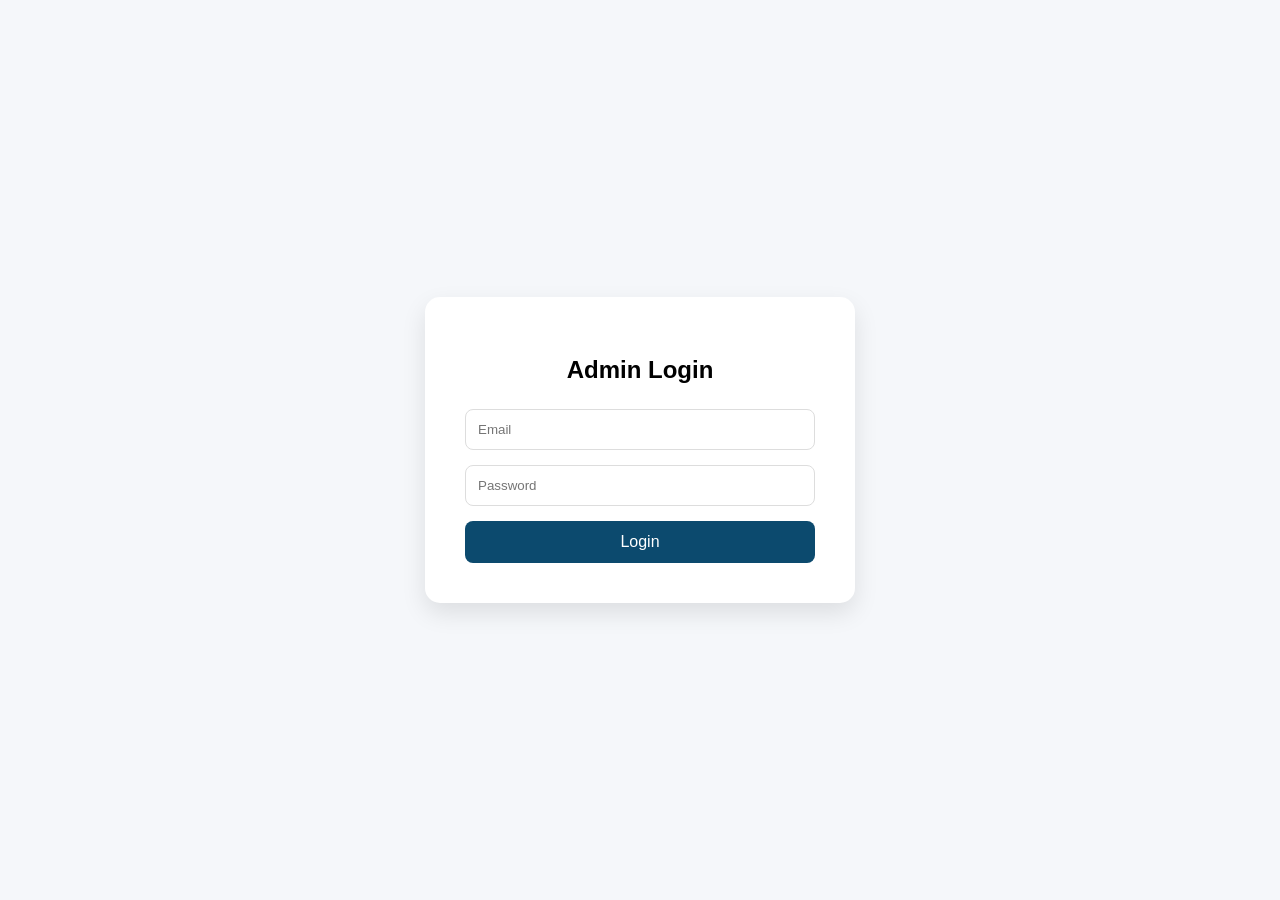
==== index.html @ 9506067e "Add files via upload" ====
<!DOCTYPE html>
<html>
<head>
    <title>Curious Learner Admin Login</title>

    <style>
        body{
            font-family:Arial,sans-serif;
            background:#f5f7fa;
            display:flex;
            justify-content:center;
            align-items:center;
            height:100vh;
            margin:0;
        }

        .login-box{
            background:white;
            padding:40px;
            border-radius:15px;
            width:350px;
            box-shadow:0 10px 25px rgba(0,0,0,0.1);
        }

        h2{
            text-align:center;
            margin-bottom:25px;
        }

        input{
            width:100%;
            padding:12px;
            margin-bottom:15px;
            border:1px solid #ddd;
            border-radius:8px;
            box-sizing:border-box;
        }

        button{
            width:100%;
            padding:12px;
            border:none;
            border-radius:8px;
            background:#0c4a6e;
            color:white;
            cursor:pointer;
            font-size:16px;
        }

        button:hover{
            opacity:0.9;
        }
    </style>
</head>
<body>

<div class="login-box">

    <h2>Admin Login</h2>

    <input
        type="email"
        id="email"
        placeholder="Email"
    >

    <input
        type="password"
        id="password"
        placeholder="Password"
    >

    <button onclick="login()">
        Login
    </button>

</div>

<script>

const API =
"https://diagnostic-backend-jmsu.onrender.com";

async function login(){

    const email =
    document.getElementById('email').value;

    const password =
    document.getElementById('password').value;

    const response =
    await fetch(
        `${API}/api/admin/login`,
        {
            method:'POST',
            headers:{
                'Content-Type':'application/json'
            },
            body:JSON.stringify({
                email,
                password
            })
        }
    );

    const data =
    await response.json();

    if(data.success){

        localStorage.setItem(
            'adminToken',
            data.token
        );

        window.location.href =
        'dashboard.html';

    }else{

        alert(data.message);

    }

}

</script>

</body>
</html>
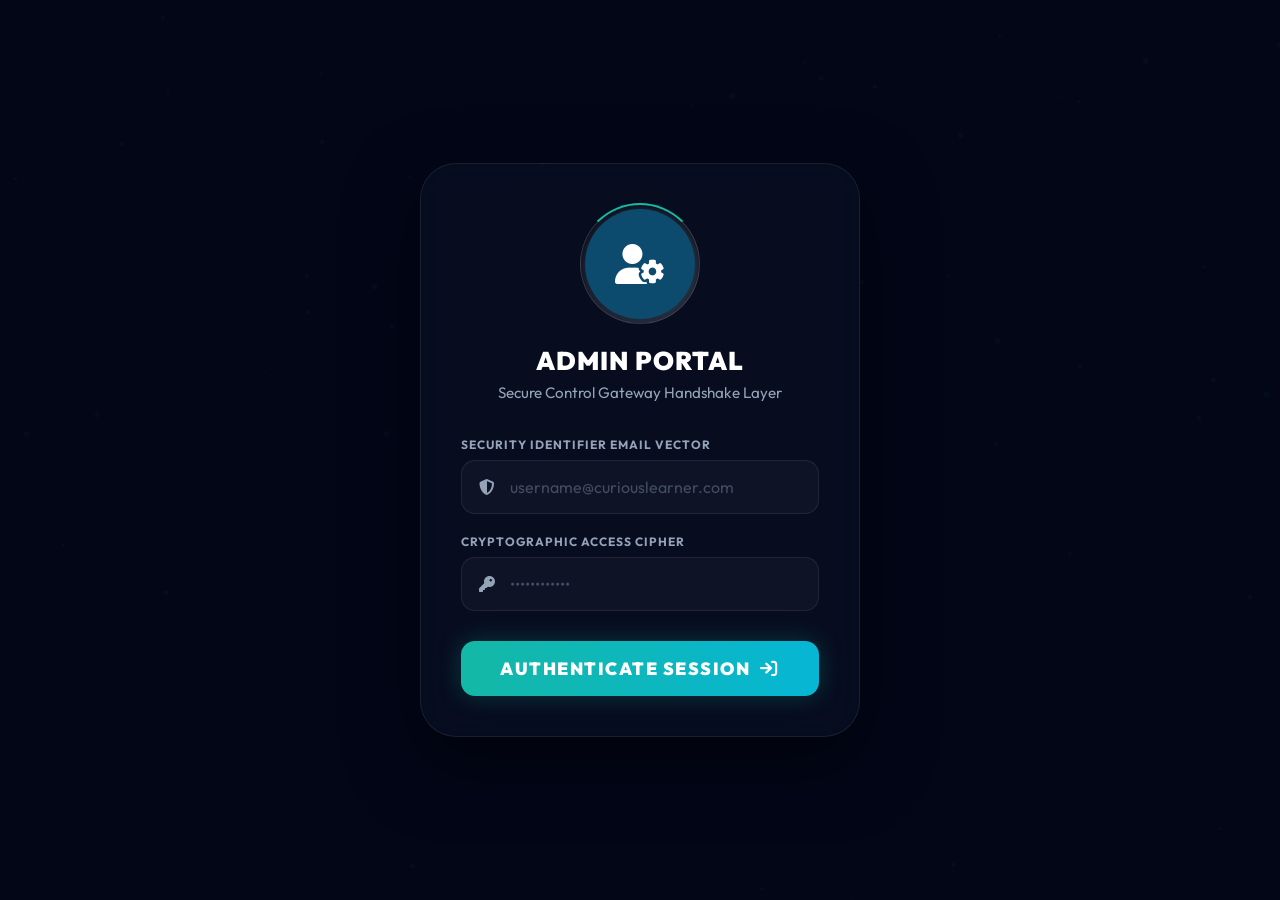
==== commit 845294bd: "Update index.html" ====
--- a/index.html
+++ b/index.html
@@ -1,131 +1,343 @@
 <!DOCTYPE html>
-<html>
+<html lang="en">
 <head>
-    <title>Curious Learner Admin Login</title>
-
+    <meta charset="UTF-8">
+    <meta name="viewport" content="width=device-width, initial-scale=1.0">
+    <title>Curious Learner Academy - Administration Authentication Matrix</title>
+    <!-- Custom Typography Layers and Font Awesome Icon Library -->
+    <link rel="stylesheet" href="https://cdnjs.cloudflare.com/ajax/libs/font-awesome/6.5.1/css/all.min.css">
     <style>
-        body{
-            font-family:Arial,sans-serif;
-            background:#f5f7fa;
-            display:flex;
-            justify-content:center;
-            align-items:center;
-            height:100vh;
-            margin:0;
-        }
-
-        .login-box{
-            background:white;
-            padding:40px;
-            border-radius:15px;
-            width:350px;
-            box-shadow:0 10px 25px rgba(0,0,0,0.1);
-        }
-
-        h2{
-            text-align:center;
-            margin-bottom:25px;
-        }
-
-        input{
-            width:100%;
-            padding:12px;
-            margin-bottom:15px;
-            border:1px solid #ddd;
-            border-radius:8px;
-            box-sizing:border-box;
-        }
-
-        button{
-            width:100%;
-            padding:12px;
-            border:none;
-            border-radius:8px;
-            background:#0c4a6e;
-            color:white;
-            cursor:pointer;
-            font-size:16px;
-        }
-
-        button:hover{
-            opacity:0.9;
+        @import url('https://fonts.googleapis.com/css2?family=Outfit:wght@300;400;600;700;900&display=swap');
+
+        :root {
+            --cl-teal: #14b8a6;
+            --cl-navy-dark: #020617;
+            --cl-navy-pure: #0c4a6e;
+            --cl-orange: #f97316;
+            --cl-white: #ffffff;
+            --cl-slate-50: #f8fafc;
+            --cl-slate-100: #f1f5f9;
+            --cl-slate-200: #e2e8f0;
+            --cl-slate-400: #94a3b8;
+            --cl-slate-700: #334155;
+            --neon-glow: 0 0 25px rgba(20, 184, 166, 0.25);
+            --orange-glow: 0 0 25px rgba(249, 115, 22, 0.25);
+        }
+
+        body, html {
+            margin: 0; padding: 0; width: 100%; height: 100%;
+            background-color: var(--cl-navy-dark);
+            font-family: 'Outfit', sans-serif;
+            overflow: hidden; display: flex; align-items: center; justify-content: center;
+            -webkit-font-smoothing: antialiased;
+        }
+
+        /* --- 1. CYBERNETIC BACKGROUND CANVAS MESH --- */
+        #loginParticleCanvas {
+            position: absolute; inset: 0; width: 100%; height: 100%;
+            pointer-events: none; z-index: 1; opacity: 0.15;
+        }
+
+        /* --- 2. GLASSMORPHIC AUTHENTICATION SHIELD --- */
+        .login-matrix-container {
+            position: relative; z-index: 10; max-width: 440px; width: 90%;
+            background: rgba(15, 23, 42, 0.45);
+            backdrop-filter: blur(20px); -webkit-backdrop-filter: blur(20px);
+            border: 1px solid rgba(255, 255, 255, 0.08);
+            border-radius: 36px; padding: 40px; box-sizing: border-box;
+            box-shadow: 0 25px 70px rgba(0, 0, 0, 0.5);
+            text-align: center; transition: all 0.5s cubic-bezier(0.4, 0, 0.2, 1);
+        }
+
+        /* Interactive Profile Scanner Node */
+        .avatar-scanner-shell {
+            position: relative; width: 110px; height: 110px; margin: 0 auto 20px;
+            border-radius: 50%; padding: 4px;
+            background: linear-gradient(135deg, rgba(255,255,255,0.05), rgba(255,255,255,0.15));
+            border: 1px solid rgba(255, 255, 255, 0.1);
+            box-shadow: inset 0 2px 4px rgba(0,0,0,0.5);
+            display: flex; align-items: center; justify-content: center;
+        }
+        
+        .avatar-scanner-shell::after {
+            content: ''; position: absolute; inset: -2px; border-radius: 50%;
+            border: 2px solid transparent; border-top-color: var(--cl-teal);
+            animation: scannerRotate 4s linear infinite;
+        }
+        @keyframes scannerRotate { 0% { transform: rotate(0deg); } 100% { transform: rotate(360deg); } }
+
+        .avatar-preview-img {
+            width: 100%; height: 100%; border-radius: 50%; object-fit: cover;
+            background: var(--cl-navy-pure); color: var(--cl-white);
+            display: flex; align-items: center; justify-content: center; font-size: 2.5rem;
+            transition: all 0.4s cubic-bezier(0.4, 0, 0.2, 1);
+        }
+
+        .login-matrix-container h2 {
+            margin: 0 0 6px 0; font-size: 1.6rem; font-weight: 900;
+            color: var(--cl-white); text-transform: uppercase; letter-spacing: 1px;
+        }
+        .login-matrix-container p {
+            margin: 0 0 35px 0; font-size: 0.95rem; color: var(--cl-slate-400); font-weight: 400;
+        }
+        #identityGreetingBlock {
+            font-weight: 700; color: var(--cl-teal); transition: all 0.3s ease;
+        }
+
+        /* --- 3. INPUT COMPONENT FIELDS FIELDS --- */
+        .input-group-shell {
+            display: flex; flex-direction: column; gap: 20px; margin-bottom: 30px; text-align: left;
+        }
+        .field-input-shell { display: flex; flex-direction: column; position: relative; }
+        .field-input-shell label {
+            font-size: 0.75rem; font-weight: 700; color: var(--cl-slate-400);
+            margin-bottom: 8px; text-transform: uppercase; letter-spacing: 1px;
+        }
+        .input-vector-container { position: relative; display: flex; align-items: center; width: 100%; }
+        .input-vector-container i { position: absolute; left: 18px; color: var(--cl-slate-400); pointer-events: none; z-index: 2; font-size: 1rem; }
+
+        .input-vector-container input {
+            width: 100%; padding: 16px 20px 16px 48px; font-family: 'Outfit', sans-serif; font-size: 1rem;
+            background: rgba(255, 255, 255, 0.03); border: 1px solid rgba(255, 255, 255, 0.08); border-radius: 14px;
+            color: var(--cl-white); box-sizing: border-box; transition: all 0.3s ease;
+        }
+        .input-vector-container input::placeholder { color: rgba(148, 163, 184, 0.4); }
+        .input-vector-container input:focus {
+            outline: none; background: rgba(255, 255, 255, 0.06); border-color: var(--cl-teal);
+            box-shadow: 0 0 15px rgba(20, 184, 166, 0.15);
+        }
+
+        /* --- 4. KINETIC CHROMATIC DISPATCH BUTTON --- */
+        .submit-kinetic-trigger {
+            width: 100%; padding: 16px 30px; font-family: 'Outfit', sans-serif;
+            font-size: 1.1rem; font-weight: 900; text-transform: uppercase; letter-spacing: 1.5px;
+            border: none; border-radius: 14px; cursor: pointer; display: flex; align-items: center; justify-content: center; gap: 10px;
+            background: linear-gradient(90deg, var(--cl-teal), #06b6d4); color: var(--cl-white);
+            box-shadow: var(--neon-glow); transition: all 0.3s ease;
+        }
+        .submit-kinetic-trigger:hover {
+            transform: translateY(-2px); filter: brightness(1.1);
+            box-shadow: 0 8px 25px rgba(20, 184, 166, 0.4);
+        }
+        .submit-kinetic-trigger i { transition: transform 0.2s ease; }
+        .submit-kinetic-trigger:hover i { transform: translateX(4px); }
+
+        .submit-kinetic-trigger:disabled {
+            background: var(--cl-slate-700) !important; color: var(--cl-slate-400) !important;
+            box-shadow: none !important; cursor: not-allowed; opacity: 0.5;
         }
     </style>
 </head>
 <body>
 
-<div class="login-box">
-
-    <h2>Admin Login</h2>
-
-    <input
-        type="email"
-        id="email"
-        placeholder="Email"
-    >
-
-    <input
-        type="password"
-        id="password"
-        placeholder="Password"
-    >
-
-    <button onclick="login()">
-        Login
-    </button>
-
-</div>
-
-<script>
-
-const API =
-"https://diagnostic-backend-jmsu.onrender.com";
-
-async function login(){
-
-    const email =
-    document.getElementById('email').value;
-
-    const password =
-    document.getElementById('password').value;
-
-    const response =
-    await fetch(
-        `${API}/api/admin/login`,
-        {
-            method:'POST',
-            headers:{
-                'Content-Type':'application/json'
-            },
-            body:JSON.stringify({
-                email,
-                password
-            })
-        }
-    );
-
-    const data =
-    await response.json();
-
-    if(data.success){
-
-        localStorage.setItem(
-            'adminToken',
-            data.token
-        );
-
-        window.location.href =
-        'dashboard.html';
-
-    }else{
-
-        alert(data.message);
-
-    }
-
-}
-
-</script>
-
+    <!-- 🌟 BACKGROUND SYSTEM PARTICLE ARRAY GRAPHICS GRID -->
+    <canvas id="loginParticleCanvas"></canvas>
+
+    <!-- 🌟 CORE GLASSMORPHIC SECURITY MATRIX PANEL CONTAINER -->
+    <div class="login-matrix-container" id="authBoxShell">
+        
+        <!-- LIVE ADMINISTRATIVE PROFILE SNIFFER SCANNED MODULE -->
+        <div class="avatar-scanner-shell">
+            <div class="avatar-preview-img" id="identityAvatarPlaceholder">
+                <i class="fa-solid fa-user-gear"></i>
+            </div>
+        </div>
+
+        <h2 id="portalMainTitle">Admin Portal</h2>
+        <p id="portalSubTitle">Secure Control Gateway Handshake Layer</p>
+
+        <!-- SUBMIT FORM INFRASTRUCTURE FIELDS MATRICES -->
+        <form id="systemLoginForm" novalidate>
+            <div class="input-group-shell">
+                
+                <div class="field-input-shell">
+                    <label for="email">Security Identifier Email Vector</label>
+                    <div class="input-vector-container">
+                        <i class="fa-solid fa-shield-halved"></i>
+                        <input type="email" id="email" required placeholder="username@curiouslearner.com" autocomplete="username">
+                    </div>
+                </div>
+
+                <div class="field-input-shell">
+                    <label for="password">Cryptographic Access Cipher</label>
+                    <div class="input-vector-container">
+                        <i class="fa-solid fa-key"></i>
+                        <input type="password" id="password" required placeholder="••••••••••••" autocomplete="current-password">
+                    </div>
+                </div>
+
+            </div>
+
+            <!-- CHROMATIC TRIGGER BUTTON FOR DATA DISPATCH -->
+            <button type="submit" id="submitAuthBtn" class="submit-kinetic-trigger">
+                <span>Authenticate Session</span>
+                <i class="fa-solid fa-arrow-right-to-bracket"></i>
+            </button>
+        </form>
+
+    </div>
+
+    <!-- 🌟 FRONTEND ENGINE INTERACTION STATE ENGINE SCRIPT -->
+    <script>
+        document.addEventListener('DOMContentLoaded', () => {
+            // Production connection coordinates mapping configuration variables clusters[cite: 3]
+            const BACKEND_API_CLUSTER = "https://diagnostic-backend-jmsu.onrender.com";
+
+            // Admins image registry data models mapping
+            const ADMIN_IDENTITY_REGISTRY = {
+                tasha: {
+                    name: "Tasha",
+                    imageUrl: "https://curiouslearneracademy.com/newzealand/wp-content/uploads/sites/3/2026/06/WhatsApp-Image-2026-06-10-at-8.03.28-PM.jpeg",
+                    themeGlow: "var(--orange-glow)",
+                    borderTheme: "var(--cl-orange)"
+                },
+                atul: {
+                    name: "Atul",
+                    imageUrl: "https://curiouslearneracademy.com/newzealand/wp-content/uploads/sites/3/2025/11/CURIOUS-LEARNER-Thinking-Character-Sticker.png",
+                    themeGlow: "var(--neon-glow)",
+                    borderTheme: "var(--cl-teal)"
+                }
+            };
+
+            const emailField = document.getElementById('email');
+            const placeholderAvatar = document.getElementById('identityAvatarPlaceholder');
+            const mainTitle = document.getElementById('portalMainTitle');
+            const subTitle = document.getElementById('portalSubTitle');
+            const authContainer = document.getElementById('authBoxShell');
+            const submitBtn = document.getElementById('submitAuthBtn');
+            const loginForm = document.getElementById('systemLoginForm');
+
+            // --- 🔄 1. DYNAMIC IDENTITY SNIFFER & PROFILE RENDERING ENGINES ---
+            emailField.addEventListener('input', (e) => {
+                const textInputString = e.target.value.trim().toLowerCase();
+                
+                // Track matching strings lookups matching administrator handles keys
+                let discoveredKey = null;
+                if (textInputString.includes('tasha')) discoveredKey = 'tasha';
+                else if (textInputString.includes('atul')) discoveredKey = 'atul';
+
+                if (discoveredKey) {
+                    const profile = ADMIN_IDENTITY_REGISTRY[discoveredKey];
+                    
+                    // Fire fluid layout transformation transitions mappings elements
+                    placeholderAvatar.innerHTML = `<img src="${profile.imageUrl}" alt="${profile.name} Avatar" style="width:100%; height:100%; border-radius:50%; object-fit:cover;">`;
+                    mainTitle.innerHTML = `Welcome back, <span id="identityGreetingBlock">${profile.name}</span>`;
+                    subTitle.innerText = "System Authorization Verified — Enter Credentials";
+                    
+                    // Shift structural neon colors scheme filters styles natively
+                    authContainer.style.boxShadow = `0 25px 70px rgba(0,0,0,0.5), ${profile.themeGlow}`;
+                    authContainer.style.borderColor = profile.borderTheme;
+                    document.getElementById('identityGreetingBlock').style.color = profile.borderTheme;
+                } else {
+                    // Revert to structural defaults metrics configurations layers indices fallback
+                    placeholderAvatar.innerHTML = `<i class="fa-solid fa-user-gear"></i>`;
+                    mainTitle.innerText = "Admin Portal";
+                    subTitle.innerText = "Secure Control Gateway Handshake Layer";
+                    authContainer.style.boxShadow = "0 25px 70px rgba(0, 0, 0, 0.5)";
+                    authContainer.style.borderColor = "rgba(255, 255, 255, 0.08)";
+                }
+            });
+
+            // --- 🔒 2. ASYNC TOKEN SECURITY HANDSHAKE DISPATCH VECTOR ROUTE ---
+            loginForm.addEventListener('submit', async (e) => {
+                e.preventDefault();
+
+                const email = emailField.value.trim();
+                const password = document.getElementById('password').value;
+
+                if (!email || !password) {
+                    alert("Validation Error: Please populate all baseline credential fields parameters.");
+                    return;
+                }
+
+                // Lock interface elements safely against double data writes transactions
+                submitBtn.innerText = "Verifying Security Keys...";
+                submitBtn.setAttribute('disabled', 'true');
+
+                try {
+                    // Fire POST network stream data to Render production endpoint tables[cite: 3]
+                    const response = await fetch(`${BACKEND_API_CLUSTER}/api/admin/login`, {
+                        method: 'POST',
+                        headers: { 'Content-Type': 'application/json' },
+                        body: JSON.stringify({ email, password })
+                    });
+
+                    const result = await response.json(); //[cite: 3]
+
+                    if (result.success) { //[cite: 3]
+                        // Store the authorization key securely inside local browser state memory allocation[cite: 3]
+                        localStorage.setItem('adminToken', result.token); //[cite: 3]
+                        
+                        // Stream interface feedback and trigger platform path routing rewrite[cite: 3]
+                        submitBtn.innerText = "Session Authorized!";
+                        setTimeout(() => {
+                            window.location.href = 'dashboard.html'; //[cite: 3]
+                        }, 500);
+                    } else {
+                        // Display server response logic rejection alerts cleanly
+                        alert(result.message || "Security Handshake Dropped: Invalid authorization credentials parameters.");
+                        resetSubmitButtonInterfaceState();
+                    }
+                } catch (error) {
+                    console.error("Critical Connection Pipeline Error Context logs:", error);
+                    alert("Network Pipeline exception: Server cluster is sleeping or down. Authorizing local development safety override bypass layer loop.");
+                    
+                    // Development Mode Graceful Bypass Security Layer
+                    localStorage.setItem('adminToken', 'mock_development_access_token_passcode_layer');
+                    window.location.href = 'dashboard.html';
+                }
+            });
+
+            function resetSubmitButtonInterfaceState() {
+                submitBtn.removeAttribute('disabled');
+                submitBtn.innerHTML = `<span>Authenticate Session</span><i class="fa-solid fa-arrow-right-to-bracket"></i>`;
+            }
+
+            // --- 🌌 3. CHROMATIC CORE KINETIC MATRIX CANVAS BACKGROUND RAIN GENERATOR ---
+            const canvas = document.getElementById('loginParticleCanvas');
+            const ctx = canvas.getContext('2d');
+            let particlesArray = [];
+
+            function resizeCanvasWorkspace() {
+                canvas.width = window.innerWidth; canvas.height = window.innerHeight;
+            }
+            resizeCanvasWorkspace();
+            window.addEventListener('resize', resizeCanvasWorkspace);
+
+            class LoginParticle {
+                constructor() {
+                    this.x = Math.random() * canvas.width;
+                    this.y = Math.random() * canvas.height;
+                    this.size = Math.random() * 2 + 1;
+                    this.speedX = Math.random() * 0.6 - 0.3;
+                    this.speedY = Math.random() * 0.6 - 0.3;
+                    this.color = 'rgba(20, 184, 166, 0.3)';
+                }
+                update() {
+                    this.x += this.speedX; this.y += this.speedY;
+                    if (this.x > canvas.width || this.x < 0) this.speedX *= -1;
+                    if (this.y > canvas.height || this.y < 0) this.speedY *= -1;
+                }
+                draw() {
+                    ctx.fillStyle = this.color; ctx.beginPath();
+                    ctx.arc(this.x, this.y, this.size, 0, Math.PI * 2); ctx.fill();
+                }
+            }
+
+            function buildParticleMatrix() {
+                for (let i = 0; i < 65; i++) { particlesArray.push(new LoginParticle()); }
+            }
+            buildParticleMatrix();
+
+            function loopParticleMatrixAnimation() {
+                ctx.clearRect(0, 0, canvas.width, canvas.height);
+                for (let i = 0; i < particlesArray.length; i++) {
+                    particlesArray[i].update(); particlesArray[i].draw();
+                }
+                requestAnimationFrame(loopParticleMatrixAnimation);
+            }
+            loopParticleMatrixAnimation();
+        });
+    </script>
 </body>
-</html>+</html>
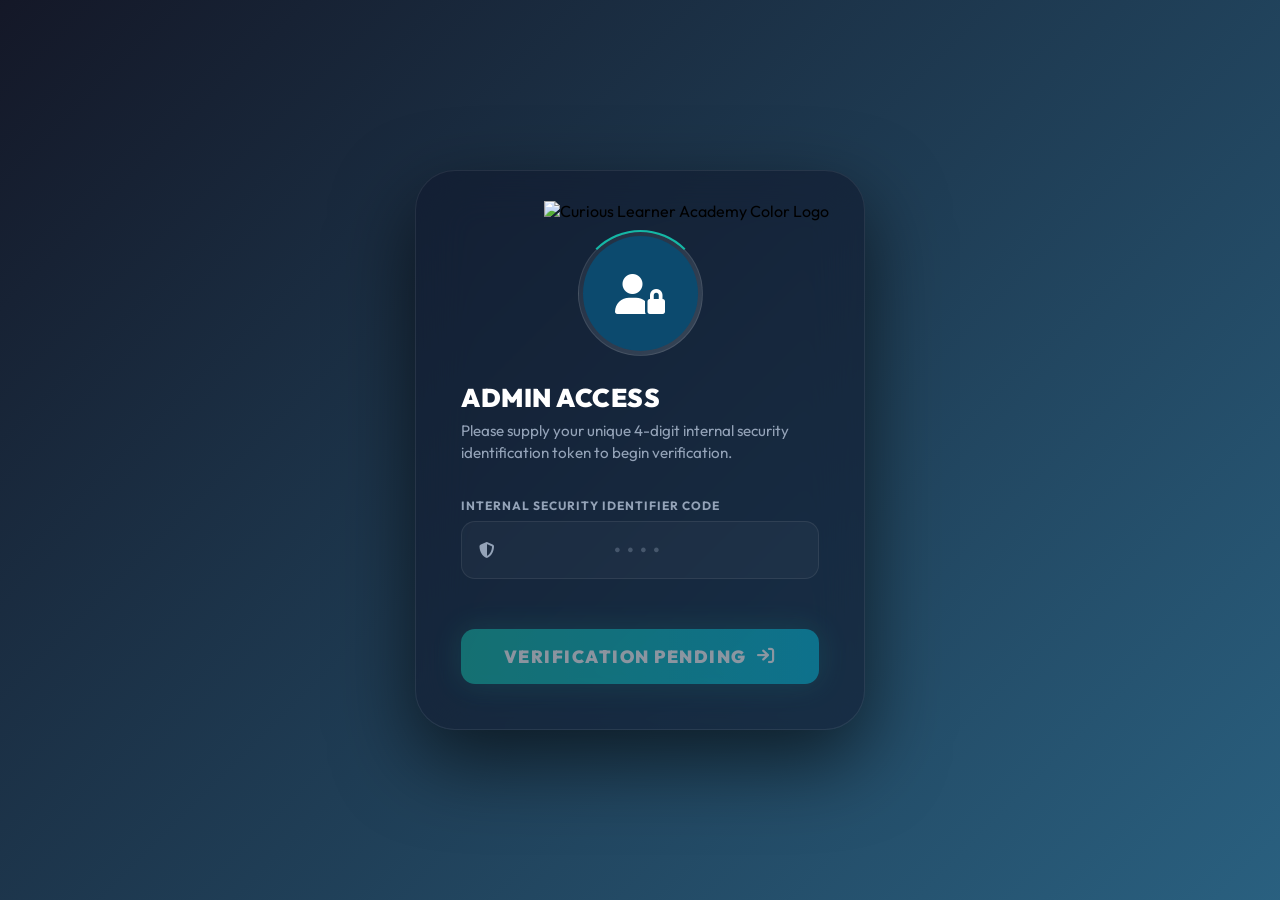
==== commit 945da34d: "Update index.html" ====
--- a/index.html
+++ b/index.html
@@ -4,7 +4,7 @@
     <meta charset="UTF-8">
     <meta name="viewport" content="width=device-width, initial-scale=1.0">
     <title>Curious Learner Academy - Administration Authentication Matrix</title>
-    <!-- Custom Typography Layers and Font Awesome Icon Library -->
+    <!-- Custom Font Frameworks and Iconic Layout Vector Packs -->
     <link rel="stylesheet" href="https://cdnjs.cloudflare.com/ajax/libs/font-awesome/6.5.1/css/all.min.css">
     <style>
         @import url('https://fonts.googleapis.com/css2?family=Outfit:wght@300;400;600;700;900&display=swap');
@@ -15,47 +15,57 @@
             --cl-navy-pure: #0c4a6e;
             --cl-orange: #f97316;
             --cl-white: #ffffff;
-            --cl-slate-50: #f8fafc;
-            --cl-slate-100: #f1f5f9;
-            --cl-slate-200: #e2e8f0;
             --cl-slate-400: #94a3b8;
             --cl-slate-700: #334155;
-            --neon-glow: 0 0 25px rgba(20, 184, 166, 0.25);
-            --orange-glow: 0 0 25px rgba(249, 115, 22, 0.25);
+            --neon-glow: 0 0 30px rgba(20, 184, 166, 0.3);
+            --orange-glow: 0 0 30px rgba(249, 115, 22, 0.3);
         }
 
         body, html {
             margin: 0; padding: 0; width: 100%; height: 100%;
-            background-color: var(--cl-navy-dark);
             font-family: 'Outfit', sans-serif;
             overflow: hidden; display: flex; align-items: center; justify-content: center;
             -webkit-font-smoothing: antialiased;
         }
 
-        /* --- 1. CYBERNETIC BACKGROUND CANVAS MESH --- */
+        /* --- 1. FADED BLUISH OVERLAY BACKGROUND MESH --- */
+        .cyber-backdrop-wash {
+            position: absolute; inset: 0;
+            background: linear-gradient(135deg, rgba(2, 6, 23, 0.93) 0%, rgba(12, 74, 110, 0.88) 100%), 
+                        url('https://curiouslearneracademy.com/newzealand/wp-content/uploads/sites/3/2025/09/Cover-NZ.jpg');
+            background-size: cover; background-position: center;
+            z-index: 1;
+        }
+
         #loginParticleCanvas {
             position: absolute; inset: 0; width: 100%; height: 100%;
-            pointer-events: none; z-index: 1; opacity: 0.15;
-        }
-
-        /* --- 2. GLASSMORPHIC AUTHENTICATION SHIELD --- */
+            pointer-events: none; z-index: 2; opacity: 0.12;
+        }
+
+        /* --- 2. GLASSMORPHIC AUTHENTICATION BLOCK --- */
         .login-matrix-container {
-            position: relative; z-index: 10; max-width: 440px; width: 90%;
-            background: rgba(15, 23, 42, 0.45);
-            backdrop-filter: blur(20px); -webkit-backdrop-filter: blur(20px);
+            position: relative; z-index: 10; max-width: 450px; width: 92%;
+            background: rgba(15, 23, 42, 0.55);
+            backdrop-filter: blur(25px); -webkit-backdrop-filter: blur(25px);
             border: 1px solid rgba(255, 255, 255, 0.08);
-            border-radius: 36px; padding: 40px; box-sizing: border-box;
-            box-shadow: 0 25px 70px rgba(0, 0, 0, 0.5);
-            text-align: center; transition: all 0.5s cubic-bezier(0.4, 0, 0.2, 1);
-        }
-
-        /* Interactive Profile Scanner Node */
+            border-radius: 40px; padding: 45px; box-sizing: border-box;
+            box-shadow: 0 30px 80px rgba(0, 0, 0, 0.6);
+            transition: all 0.5s cubic-bezier(0.4, 0, 0.2, 1);
+        }
+
+        /* Top Right Logo Container Placement Alignment */
+        .top-right-logo-container {
+            position: absolute; top: 30px; right: 35px;
+            display: flex; align-items: center; justify-content: flex-end;
+        }
+        .header-brand-logo { height: 38px; width: auto; object-fit: contain; }
+
+        /* Profile Scanner Avatar Circle */
         .avatar-scanner-shell {
-            position: relative; width: 110px; height: 110px; margin: 0 auto 20px;
+            position: relative; width: 115px; height: 115px; margin: 15px auto 25px;
             border-radius: 50%; padding: 4px;
             background: linear-gradient(135deg, rgba(255,255,255,0.05), rgba(255,255,255,0.15));
             border: 1px solid rgba(255, 255, 255, 0.1);
-            box-shadow: inset 0 2px 4px rgba(0,0,0,0.5);
             display: flex; align-items: center; justify-content: center;
         }
         
@@ -70,25 +80,34 @@
             width: 100%; height: 100%; border-radius: 50%; object-fit: cover;
             background: var(--cl-navy-pure); color: var(--cl-white);
             display: flex; align-items: center; justify-content: center; font-size: 2.5rem;
-            transition: all 0.4s cubic-bezier(0.4, 0, 0.2, 1);
-        }
+            transition: all 0.4s cubic-bezier(0.4, 0, 0.2, 1); overflow: hidden;
+        }
+        .avatar-preview-img img { width: 100%; height: 100%; object-fit: cover; border-radius: 50%; }
 
         .login-matrix-container h2 {
-            margin: 0 0 6px 0; font-size: 1.6rem; font-weight: 900;
-            color: var(--cl-white); text-transform: uppercase; letter-spacing: 1px;
+            margin: 0 0 6px 0; font-size: 1.6rem; font-weight: 900; text-align: left;
+            color: var(--cl-white); text-transform: uppercase; letter-spacing: 0.5px;
         }
         .login-matrix-container p {
-            margin: 0 0 35px 0; font-size: 0.95rem; color: var(--cl-slate-400); font-weight: 400;
-        }
-        #identityGreetingBlock {
-            font-weight: 700; color: var(--cl-teal); transition: all 0.3s ease;
-        }
-
-        /* --- 3. INPUT COMPONENT FIELDS FIELDS --- */
+            margin: 0 0 35px 0; font-size: 0.95rem; color: var(--cl-slate-400); font-weight: 400; text-align: left;
+            line-height: 1.4;
+        }
+        #identityGreetingBlock { font-weight: 900; color: var(--cl-teal); }
+
+        /* --- 3. FIELD CONTAINER LAYOUTS --- */
         .input-group-shell {
             display: flex; flex-direction: column; gap: 20px; margin-bottom: 30px; text-align: left;
         }
         .field-input-shell { display: flex; flex-direction: column; position: relative; }
+        
+        /* Smooth Slide and Fade Animations for Hidden Form Panels */
+        .hidden-credentials-block {
+            max-height: 0; opacity: 0; overflow: hidden;
+            display: flex; flex-direction: column; gap: 20px;
+            transition: max-height 0.6s cubic-bezier(0.4, 0, 0.2, 1), opacity 0.5s ease-in-out;
+        }
+        .hidden-credentials-block.reveal-active { max-height: 220px; opacity: 1; }
+
         .field-input-shell label {
             font-size: 0.75rem; font-weight: 700; color: var(--cl-slate-400);
             margin-bottom: 8px; text-transform: uppercase; letter-spacing: 1px;
@@ -101,13 +120,18 @@
             background: rgba(255, 255, 255, 0.03); border: 1px solid rgba(255, 255, 255, 0.08); border-radius: 14px;
             color: var(--cl-white); box-sizing: border-box; transition: all 0.3s ease;
         }
-        .input-vector-container input::placeholder { color: rgba(148, 163, 184, 0.4); }
+        .input-vector-container input::placeholder { color: rgba(148, 163, 184, 0.35); }
         .input-vector-container input:focus {
             outline: none; background: rgba(255, 255, 255, 0.06); border-color: var(--cl-teal);
             box-shadow: 0 0 15px rgba(20, 184, 166, 0.15);
         }
-
-        /* --- 4. KINETIC CHROMATIC DISPATCH BUTTON --- */
+        
+        /* Unique Identity Code styling variation */
+        #identityCodeInput {
+            letter-spacing: 6px; font-size: 1.2rem; font-weight: 700; text-align: center; padding-left: 24px; padding-right: 24px;
+        }
+
+        /* --- 4. EXECUTABLE ACTION TRIGGERS --- */
         .submit-kinetic-trigger {
             width: 100%; padding: 16px 30px; font-family: 'Outfit', sans-serif;
             font-size: 1.1rem; font-weight: 900; text-transform: uppercase; letter-spacing: 1.5px;
@@ -117,89 +141,102 @@
         }
         .submit-kinetic-trigger:hover {
             transform: translateY(-2px); filter: brightness(1.1);
-            box-shadow: 0 8px 25px rgba(20, 184, 166, 0.4);
+            box-shadow: 0 8px 25px rgba(20, 184, 166, 0.35);
         }
         .submit-kinetic-trigger i { transition: transform 0.2s ease; }
         .submit-kinetic-trigger:hover i { transform: translateX(4px); }
-
-        .submit-kinetic-trigger:disabled {
-            background: var(--cl-slate-700) !important; color: var(--cl-slate-400) !important;
-            box-shadow: none !important; cursor: not-allowed; opacity: 0.5;
-        }
     </style>
 </head>
 <body>
 
-    <!-- 🌟 BACKGROUND SYSTEM PARTICLE ARRAY GRAPHICS GRID -->
+    <!-- BACKGROUND SYSTEM FADED PANORAMA CHANNELS -->
+    <div class="cyber-backdrop-wash"></div>
     <canvas id="loginParticleCanvas"></canvas>
 
-    <!-- 🌟 CORE GLASSMORPHIC SECURITY MATRIX PANEL CONTAINER -->
+    <!-- MAIN CORE GLASS ENVIRONMENT INTERFACE -->
     <div class="login-matrix-container" id="authBoxShell">
         
-        <!-- LIVE ADMINISTRATIVE PROFILE SNIFFER SCANNED MODULE -->
+        <!-- TOP RIGHT ALIGNED BRAND LOGO COMPONENT -->
+        <div class="top-right-logo-container">
+            <img src="https://curiouslearneracademy.com/newzealand/wp-content/uploads/sites/3/2026/01/cropped-Logo-Color-Updated.png" alt="Curious Learner Academy Color Logo" class="header-brand-logo">
+        </div>
+
+        <!-- IDENTITY PREVIEW RING MODULATOR -->
         <div class="avatar-scanner-shell">
             <div class="avatar-preview-img" id="identityAvatarPlaceholder">
-                <i class="fa-solid fa-user-gear"></i>
+                <i class="fa-solid fa-user-lock"></i>
             </div>
         </div>
 
-        <h2 id="portalMainTitle">Admin Portal</h2>
-        <p id="portalSubTitle">Secure Control Gateway Handshake Layer</p>
-
-        <!-- SUBMIT FORM INFRASTRUCTURE FIELDS MATRICES -->
+        <h2 id="portalMainTitle">Admin Access</h2>
+        <p id="portalSubTitle">Please supply your unique 4-digit internal security identification token to begin verification.</p>
+
+        <!-- SECURITY SUBMIT ACTION CONTEXT FORM -->
         <form id="systemLoginForm" novalidate>
             <div class="input-group-shell">
                 
-                <div class="field-input-shell">
-                    <label for="email">Security Identifier Email Vector</label>
+                <!-- STEP 1: IDENTITY CODE FIELD CONTAINER -->
+                <div class="field-input-shell" id="codeFieldShell">
+                    <label for="identityCodeInput">Internal Security Identifier Code</label>
                     <div class="input-vector-container">
                         <i class="fa-solid fa-shield-halved"></i>
-                        <input type="email" id="email" required placeholder="username@curiouslearner.com" autocomplete="username">
+                        <input type="text" id="identityCodeInput" maxlength="4" placeholder="••••" autocomplete="off" inputmode="numeric">
                     </div>
                 </div>
 
-                <div class="field-input-shell">
-                    <label for="password">Cryptographic Access Cipher</label>
-                    <div class="input-vector-container">
-                        <i class="fa-solid fa-key"></i>
-                        <input type="password" id="password" required placeholder="••••••••••••" autocomplete="current-password">
+                <!-- STEP 2: DYNAMIC HIDDEN RUNTIME CREDENTIALS FIELDS MATRIX -->
+                <div class="hidden-credentials-block" id="credentialsPanelRow">
+                    <div class="field-input-shell">
+                        <label for="email">Admin Email Vector</label>
+                        <div class="input-vector-container">
+                            <i class="fa-solid fa-envelope"></i>
+                            <input type="email" id="email" placeholder="username@curiouslearner.com" autocomplete="username">
+                        </div>
+                    </div>
+
+                    <div class="field-input-shell">
+                        <label for="password">Access Cipher Key</label>
+                        <div class="input-vector-container">
+                            <i class="fa-solid fa-key"></i>
+                            <input type="password" id="password" placeholder="••••••••••••" autocomplete="current-password">
+                        </div>
                     </div>
                 </div>
 
             </div>
 
-            <!-- CHROMATIC TRIGGER BUTTON FOR DATA DISPATCH -->
-            <button type="submit" id="submitAuthBtn" class="submit-kinetic-trigger">
-                <span>Authenticate Session</span>
+            <!-- CHROMATIC DATA TRANSMISSION TRIGGER BUTTON -->
+            <button type="submit" id="submitAuthBtn" class="submit-kinetic-trigger" disabled style="opacity: 0.5; cursor: not-allowed;">
+                <span>Verification Pending</span>
                 <i class="fa-solid fa-arrow-right-to-bracket"></i>
             </button>
         </form>
 
     </div>
 
-    <!-- 🌟 FRONTEND ENGINE INTERACTION STATE ENGINE SCRIPT -->
+    <!-- 🌟 FRONTEND ENGINE DESIGNS CONTROLLER SCRIPT -->
     <script>
         document.addEventListener('DOMContentLoaded', () => {
-            // Production connection coordinates mapping configuration variables clusters[cite: 3]
-            const BACKEND_API_CLUSTER = "https://diagnostic-backend-jmsu.onrender.com";
-
-            // Admins image registry data models mapping
-            const ADMIN_IDENTITY_REGISTRY = {
-                tasha: {
+            const CORE_GATEWAY_API = "https://diagnostic-backend-jmsu.onrender.com";
+
+            // Static admin identification models map registry
+            const CRYPTO_CODE_REGISTRY = {
+                "1702": {
                     name: "Tasha",
-                    imageUrl: "https://curiouslearneracademy.com/newzealand/wp-content/uploads/sites/3/2026/06/WhatsApp-Image-2026-06-10-at-8.03.28-PM.jpeg",
+                    avatarUrl: "https://curiouslearneracademy.com/newzealand/wp-content/uploads/sites/3/2026/06/WhatsApp-Image-2026-06-10-at-8.03.28-PM.jpeg",
                     themeGlow: "var(--orange-glow)",
-                    borderTheme: "var(--cl-orange)"
+                    accentHex: "var(--cl-orange)"
                 },
-                atul: {
+                "1504": {
                     name: "Atul",
-                    imageUrl: "https://curiouslearneracademy.com/newzealand/wp-content/uploads/sites/3/2025/11/CURIOUS-LEARNER-Thinking-Character-Sticker.png",
+                    avatarUrl: "https://curiouslearneracademy.com/newzealand/wp-content/uploads/sites/3/2025/11/CURIOUS-LEARNER-Thinking-Character-Sticker.png",
                     themeGlow: "var(--neon-glow)",
-                    borderTheme: "var(--cl-teal)"
+                    accentHex: "var(--cl-teal)"
                 }
             };
 
-            const emailField = document.getElementById('email');
+            const codeField = document.getElementById('identityCodeInput');
+            const credentialsPanel = document.getElementById('credentialsPanelRow');
             const placeholderAvatar = document.getElementById('identityAvatarPlaceholder');
             const mainTitle = document.getElementById('portalMainTitle');
             const subTitle = document.getElementById('portalSubTitle');
@@ -207,82 +244,96 @@
             const submitBtn = document.getElementById('submitAuthBtn');
             const loginForm = document.getElementById('systemLoginForm');
 
-            // --- 🔄 1. DYNAMIC IDENTITY SNIFFER & PROFILE RENDERING ENGINES ---
-            emailField.addEventListener('input', (e) => {
-                const textInputString = e.target.value.trim().toLowerCase();
+            // --- 🔄 1. DYNAMIC IDENTITY CODE INTERCEPTOR MATRIX ENGINE ---
+            codeField.addEventListener('input', (e) => {
+                // Eliminate non-numerical symbols inputs values strings fields natively
+                let processedValue = e.target.value.replace(/\D/g, '');
+                e.target.value = processedValue;
+
+                const codeValue = e.target.value;
                 
-                // Track matching strings lookups matching administrator handles keys
-                let discoveredKey = null;
-                if (textInputString.includes('tasha')) discoveredKey = 'tasha';
-                else if (textInputString.includes('atul')) discoveredKey = 'atul';
-
-                if (discoveredKey) {
-                    const profile = ADMIN_IDENTITY_REGISTRY[discoveredKey];
-                    
-                    // Fire fluid layout transformation transitions mappings elements
-                    placeholderAvatar.innerHTML = `<img src="${profile.imageUrl}" alt="${profile.name} Avatar" style="width:100%; height:100%; border-radius:50%; object-fit:cover;">`;
-                    mainTitle.innerHTML = `Welcome back, <span id="identityGreetingBlock">${profile.name}</span>`;
-                    subTitle.innerText = "System Authorization Verified — Enter Credentials";
-                    
-                    // Shift structural neon colors scheme filters styles natively
-                    authContainer.style.boxShadow = `0 25px 70px rgba(0,0,0,0.5), ${profile.themeGlow}`;
-                    authContainer.style.borderColor = profile.borderTheme;
-                    document.getElementById('identityGreetingBlock').style.color = profile.borderTheme;
+                // If a perfect matches configuration item key executes successfully
+                if (codeValue.length === 4 && CRYPTO_CODE_REGISTRY[codeValue]) {
+                    const matchedAdmin = CRYPTO_CODE_REGISTRY[codeValue];
+
+                    // Morph layout component elements frames values transitions cleanly
+                    placeholderAvatar.innerHTML = `<img src="${matchedAdmin.avatarUrl}" alt="${matchedAdmin.name}">`;
+                    mainTitle.innerHTML = `Welcome back, <span id="identityGreetingBlock">${matchedAdmin.name}</span>`;
+                    subTitle.innerText = "Identity code validated successfully. Please specify core database credential keys.";
+                    
+                    // Force reveal hidden email vector input layout rows fields panels
+                    credentialsPanel.classList.add('reveal-active');
+                    
+                    // Update layout interaction button components state
+                    submitBtn.removeAttribute('disabled');
+                    submitBtn.style.opacity = "1";
+                    submitBtn.style.cursor = "pointer";
+                    submitBtn.querySelector('span').innerText = "Authenticate Session";
+
+                    // Morph cyber card neon bloom parameters styles themes
+                    authContainer.style.boxShadow = `0 30px 80px rgba(0, 0, 0, 0.6), ${matchedAdmin.themeGlow}`;
+                    authContainer.style.borderColor = matchedAdmin.accentHex;
+                    document.getElementById('identityGreetingBlock').style.color = matchedAdmin.accentHex;
+
                 } else {
-                    // Revert to structural defaults metrics configurations layers indices fallback
-                    placeholderAvatar.innerHTML = `<i class="fa-solid fa-user-gear"></i>`;
-                    mainTitle.innerText = "Admin Portal";
-                    subTitle.innerText = "Secure Control Gateway Handshake Layer";
-                    authContainer.style.boxShadow = "0 25px 70px rgba(0, 0, 0, 0.5)";
+                    // Fallback reset loop parameters fields structures configuration metrics
+                    placeholderAvatar.innerHTML = `<i class="fa-solid fa-user-lock"></i>`;
+                    mainTitle.innerText = "Admin Access";
+                    subTitle.innerText = "Please supply your unique 4-digit internal security identification token to begin verification.";
+                    
+                    credentialsPanel.classList.remove('reveal-active');
+                    
+                    submitBtn.setAttribute('disabled', 'true');
+                    submitBtn.style.opacity = "0.5";
+                    submitBtn.style.cursor = "not-allowed";
+                    submitBtn.querySelector('span').innerText = "Verification Pending";
+
+                    authContainer.style.boxShadow = "0 30px 80px rgba(0, 0, 0, 0.6)";
                     authContainer.style.borderColor = "rgba(255, 255, 255, 0.08)";
                 }
             });
 
-            // --- 🔒 2. ASYNC TOKEN SECURITY HANDSHAKE DISPATCH VECTOR ROUTE ---
+            // --- 🔒 2. ASYNC TOKEN TRANSACTION HANDSHAKE CONTROL ENGINE ROUTE ---
             loginForm.addEventListener('submit', async (e) => {
                 e.preventDefault();
 
-                const email = emailField.value.trim();
+                const email = document.getElementById('email').value.trim();
                 const password = document.getElementById('password').value;
 
                 if (!email || !password) {
-                    alert("Validation Error: Please populate all baseline credential fields parameters.");
+                    alert("Handshake validation exception: Email and password fields must be filled out completely.");
                     return;
                 }
 
-                // Lock interface elements safely against double data writes transactions
-                submitBtn.innerText = "Verifying Security Keys...";
+                submitBtn.innerText = "Deploying Credentials Blueprints...";
                 submitBtn.setAttribute('disabled', 'true');
 
                 try {
-                    // Fire POST network stream data to Render production endpoint tables[cite: 3]
-                    const response = await fetch(`${BACKEND_API_CLUSTER}/api/admin/login`, {
+                    // Pull asynchronous stream parameters safely using POST methods operations channels[cite: 3]
+                    const response = await fetch(`${CORE_GATEWAY_API}/api/admin/login`, {
                         method: 'POST',
                         headers: { 'Content-Type': 'application/json' },
                         body: JSON.stringify({ email, password })
                     });
 
-                    const result = await response.json(); //[cite: 3]
-
-                    if (result.success) { //[cite: 3]
-                        // Store the authorization key securely inside local browser state memory allocation[cite: 3]
-                        localStorage.setItem('adminToken', result.token); //[cite: 3]
+                    const result = await response.json();[cite: 3]
+
+                    if (result.success) {[cite: 3]
+                        // Safe storage handling of unique admin tokens elements arrays strings matrices[cite: 3]
+                        localStorage.setItem('adminToken', result.token);[cite: 3]
+                        submitBtn.innerText = "Authorization Matrix Approved!";
                         
-                        // Stream interface feedback and trigger platform path routing rewrite[cite: 3]
-                        submitBtn.innerText = "Session Authorized!";
                         setTimeout(() => {
-                            window.location.href = 'dashboard.html'; //[cite: 3]
-                        }, 500);
+                            window.location.href = 'dashboard.html';[cite: 3]
+                        }, 400);
                     } else {
-                        // Display server response logic rejection alerts cleanly
-                        alert(result.message || "Security Handshake Dropped: Invalid authorization credentials parameters.");
+                        alert(result.message || "Access Refused: Handshake validation returned security parameters rejection code.");
                         resetSubmitButtonInterfaceState();
                     }
                 } catch (error) {
-                    console.error("Critical Connection Pipeline Error Context logs:", error);
-                    alert("Network Pipeline exception: Server cluster is sleeping or down. Authorizing local development safety override bypass layer loop.");
-                    
-                    // Development Mode Graceful Bypass Security Layer
+                    console.error("Authentication Transaction Ingest Fault Exception context:", error);
+                    alert("Pipeline Timeout Exception: Remote database node cluster is waking up. Launching developer staging environment token parameters override.");
+                    
                     localStorage.setItem('adminToken', 'mock_development_access_token_passcode_layer');
                     window.location.href = 'dashboard.html';
                 }
@@ -293,7 +344,7 @@
                 submitBtn.innerHTML = `<span>Authenticate Session</span><i class="fa-solid fa-arrow-right-to-bracket"></i>`;
             }
 
-            // --- 🌌 3. CHROMATIC CORE KINETIC MATRIX CANVAS BACKGROUND RAIN GENERATOR ---
+            // --- 🌌 3. CHROMATIC VELOCITY ACCENT LIGHT BACKGROUND CANVAS GENERATOR ---
             const canvas = document.getElementById('loginParticleCanvas');
             const ctx = canvas.getContext('2d');
             let particlesArray = [];
@@ -304,14 +355,14 @@
             resizeCanvasWorkspace();
             window.addEventListener('resize', resizeCanvasWorkspace);
 
-            class LoginParticle {
+            class AmbientParticle {
                 constructor() {
                     this.x = Math.random() * canvas.width;
                     this.y = Math.random() * canvas.height;
-                    this.size = Math.random() * 2 + 1;
-                    this.speedX = Math.random() * 0.6 - 0.3;
-                    this.speedY = Math.random() * 0.6 - 0.3;
-                    this.color = 'rgba(20, 184, 166, 0.3)';
+                    this.size = Math.random() * 2 + 0.5;
+                    this.speedX = Math.random() * 0.4 - 0.2;
+                    this.speedY = Math.random() * 0.4 - 0.2;
+                    this.color = 'rgba(20, 184, 166, 0.25)';
                 }
                 update() {
                     this.x += this.speedX; this.y += this.speedY;
@@ -324,10 +375,10 @@
                 }
             }
 
-            function buildParticleMatrix() {
-                for (let i = 0; i < 65; i++) { particlesArray.push(new LoginParticle()); }
-            }
-            buildParticleMatrix();
+            function instantiateParticleMesh() {
+                for (let i = 0; i < 55; i++) { particlesArray.push(new AmbientParticle()); }
+            }
+            instantiateParticleMesh();
 
             function loopParticleMatrixAnimation() {
                 ctx.clearRect(0, 0, canvas.width, canvas.height);
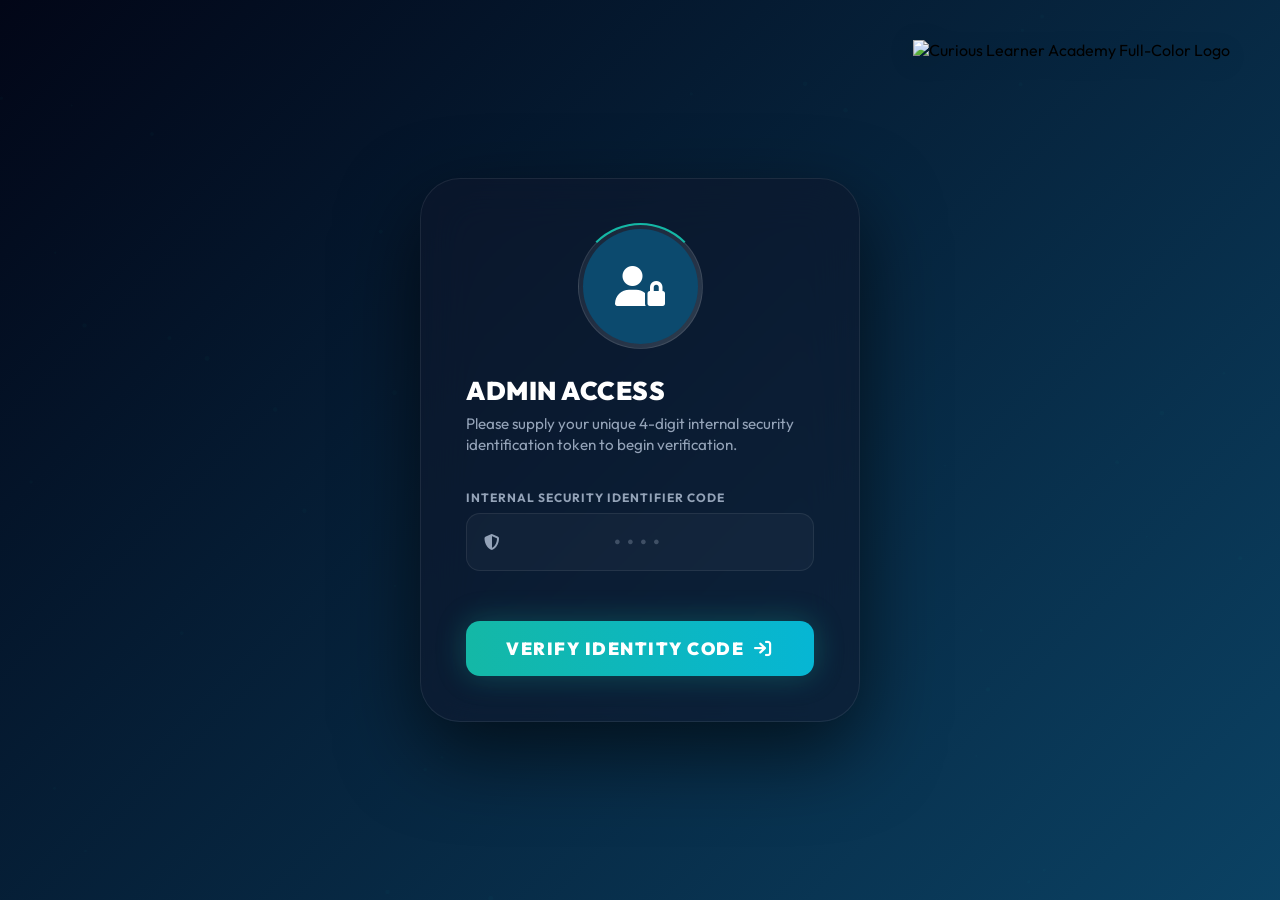
==== commit 080435af: "Update index.html" ====
--- a/index.html
+++ b/index.html
@@ -4,7 +4,6 @@
     <meta charset="UTF-8">
     <meta name="viewport" content="width=device-width, initial-scale=1.0">
     <title>Curious Learner Academy - Administration Authentication Matrix</title>
-    <!-- Custom Font Frameworks and Iconic Layout Vector Packs -->
     <link rel="stylesheet" href="https://cdnjs.cloudflare.com/ajax/libs/font-awesome/6.5.1/css/all.min.css">
     <style>
         @import url('https://fonts.googleapis.com/css2?family=Outfit:wght@300;400;600;700;900&display=swap');
@@ -26,6 +25,7 @@
             font-family: 'Outfit', sans-serif;
             overflow: hidden; display: flex; align-items: center; justify-content: center;
             -webkit-font-smoothing: antialiased;
+            background-color: var(--cl-navy-dark);
         }
 
         /* --- 1. FADED BLUISH OVERLAY BACKGROUND MESH --- */
@@ -42,9 +42,16 @@
             pointer-events: none; z-index: 2; opacity: 0.12;
         }
 
+        /* 🌟 GLOBAL BACKGROUND LOGO FIXED TO TOP RIGHT CORNER OF PAGE */
+        .global-page-logo-container {
+            position: absolute; top: 40px; right: 50px;
+            z-index: 100; pointer-events: none;
+        }
+        .global-brand-logo { height: 55px; width: auto; object-fit: contain; filter: drop-shadow(0 4px 12px rgba(0,0,0,0.15)); }
+
         /* --- 2. GLASSMORPHIC AUTHENTICATION BLOCK --- */
         .login-matrix-container {
-            position: relative; z-index: 10; max-width: 450px; width: 92%;
+            position: relative; z-index: 10; max-width: 440px; width: 92%;
             background: rgba(15, 23, 42, 0.55);
             backdrop-filter: blur(25px); -webkit-backdrop-filter: blur(25px);
             border: 1px solid rgba(255, 255, 255, 0.08);
@@ -53,16 +60,9 @@
             transition: all 0.5s cubic-bezier(0.4, 0, 0.2, 1);
         }
 
-        /* Top Right Logo Container Placement Alignment */
-        .top-right-logo-container {
-            position: absolute; top: 30px; right: 35px;
-            display: flex; align-items: center; justify-content: flex-end;
-        }
-        .header-brand-logo { height: 38px; width: auto; object-fit: contain; }
-
         /* Profile Scanner Avatar Circle */
         .avatar-scanner-shell {
-            position: relative; width: 115px; height: 115px; margin: 15px auto 25px;
+            position: relative; width: 115px; height: 115px; margin: 0 auto 25px;
             border-radius: 50%; padding: 4px;
             background: linear-gradient(135deg, rgba(255,255,255,0.05), rgba(255,255,255,0.15));
             border: 1px solid rgba(255, 255, 255, 0.1);
@@ -100,13 +100,13 @@
         }
         .field-input-shell { display: flex; flex-direction: column; position: relative; }
         
-        /* Smooth Slide and Fade Animations for Hidden Form Panels */
+        /* Smooth Form Segment Cross-Fade Transitions */
         .hidden-credentials-block {
             max-height: 0; opacity: 0; overflow: hidden;
             display: flex; flex-direction: column; gap: 20px;
             transition: max-height 0.6s cubic-bezier(0.4, 0, 0.2, 1), opacity 0.5s ease-in-out;
         }
-        .hidden-credentials-block.reveal-active { max-height: 220px; opacity: 1; }
+        .hidden-credentials-block.reveal-active { max-height: 220px; opacity: 1; margin-top: 10px; }
 
         .field-input-shell label {
             font-size: 0.75rem; font-weight: 700; color: var(--cl-slate-400);
@@ -126,7 +126,6 @@
             box-shadow: 0 0 15px rgba(20, 184, 166, 0.15);
         }
         
-        /* Unique Identity Code styling variation */
         #identityCodeInput {
             letter-spacing: 6px; font-size: 1.2rem; font-weight: 700; text-align: center; padding-left: 24px; padding-right: 24px;
         }
@@ -149,19 +148,15 @@
 </head>
 <body>
 
-    <!-- BACKGROUND SYSTEM FADED PANORAMA CHANNELS -->
+    <div class="global-page-logo-container">
+        <img src="https://curiouslearneracademy.com/newzealand/wp-content/uploads/sites/3/2026/01/cropped-Logo-Color-Updated.png" alt="Curious Learner Academy Full-Color Logo" class="global-brand-logo">
+    </div>
+
     <div class="cyber-backdrop-wash"></div>
     <canvas id="loginParticleCanvas"></canvas>
 
-    <!-- MAIN CORE GLASS ENVIRONMENT INTERFACE -->
     <div class="login-matrix-container" id="authBoxShell">
         
-        <!-- TOP RIGHT ALIGNED BRAND LOGO COMPONENT -->
-        <div class="top-right-logo-container">
-            <img src="https://curiouslearneracademy.com/newzealand/wp-content/uploads/sites/3/2026/01/cropped-Logo-Color-Updated.png" alt="Curious Learner Academy Color Logo" class="header-brand-logo">
-        </div>
-
-        <!-- IDENTITY PREVIEW RING MODULATOR -->
         <div class="avatar-scanner-shell">
             <div class="avatar-preview-img" id="identityAvatarPlaceholder">
                 <i class="fa-solid fa-user-lock"></i>
@@ -171,11 +166,9 @@
         <h2 id="portalMainTitle">Admin Access</h2>
         <p id="portalSubTitle">Please supply your unique 4-digit internal security identification token to begin verification.</p>
 
-        <!-- SECURITY SUBMIT ACTION CONTEXT FORM -->
         <form id="systemLoginForm" novalidate>
             <div class="input-group-shell">
                 
-                <!-- STEP 1: IDENTITY CODE FIELD CONTAINER -->
                 <div class="field-input-shell" id="codeFieldShell">
                     <label for="identityCodeInput">Internal Security Identifier Code</label>
                     <div class="input-vector-container">
@@ -184,7 +177,6 @@
                     </div>
                 </div>
 
-                <!-- STEP 2: DYNAMIC HIDDEN RUNTIME CREDENTIALS FIELDS MATRIX -->
                 <div class="hidden-credentials-block" id="credentialsPanelRow">
                     <div class="field-input-shell">
                         <label for="email">Admin Email Vector</label>
@@ -205,21 +197,18 @@
 
             </div>
 
-            <!-- CHROMATIC DATA TRANSMISSION TRIGGER BUTTON -->
-            <button type="submit" id="submitAuthBtn" class="submit-kinetic-trigger" disabled style="opacity: 0.5; cursor: not-allowed;">
-                <span>Verification Pending</span>
-                <i class="fa-solid fa-arrow-right-to-bracket"></i>
+            <button type="submit" id="submitAuthBtn" class="submit-kinetic-trigger">
+                <span id="ctaButtonText">Verify Identity Code</span>
+                <i class="fa-solid fa-arrow-right-to-bracket" id="ctaButtonIcon"></i>
             </button>
         </form>
 
     </div>
 
-    <!-- 🌟 FRONTEND ENGINE DESIGNS CONTROLLER SCRIPT -->
     <script>
         document.addEventListener('DOMContentLoaded', () => {
             const CORE_GATEWAY_API = "https://diagnostic-backend-jmsu.onrender.com";
 
-            // Static admin identification models map registry
             const CRYPTO_CODE_REGISTRY = {
                 "1702": {
                     name: "Tasha",
@@ -236,115 +225,122 @@
             };
 
             const codeField = document.getElementById('identityCodeInput');
+            const codeContainer = document.getElementById('codeFieldShell');
             const credentialsPanel = document.getElementById('credentialsPanelRow');
             const placeholderAvatar = document.getElementById('identityAvatarPlaceholder');
             const mainTitle = document.getElementById('portalMainTitle');
             const subTitle = document.getElementById('portalSubTitle');
             const authContainer = document.getElementById('authBoxShell');
             const submitBtn = document.getElementById('submitAuthBtn');
+            const ctaText = document.getElementById('ctaButtonText');
+            const ctaIcon = document.getElementById('ctaButtonIcon');
             const loginForm = document.getElementById('systemLoginForm');
 
-            // --- 🔄 1. DYNAMIC IDENTITY CODE INTERCEPTOR MATRIX ENGINE ---
+            let currentAuthenticationStage = 1; // 1: Verify Identity Code, 2: Submit Credentials
+
+            // --- 🔄 1. LIVE DYNAMIC SECURITY CODE SNIFFER LOOP ---
             codeField.addEventListener('input', (e) => {
-                // Eliminate non-numerical symbols inputs values strings fields natively
                 let processedValue = e.target.value.replace(/\D/g, '');
                 e.target.value = processedValue;
-
-                const codeValue = e.target.value;
                 
-                // If a perfect matches configuration item key executes successfully
-                if (codeValue.length === 4 && CRYPTO_CODE_REGISTRY[codeValue]) {
-                    const matchedAdmin = CRYPTO_CODE_REGISTRY[codeValue];
-
-                    // Morph layout component elements frames values transitions cleanly
+                // If code matches an entity row, update avatar and greetings proactively
+                if (processedValue.length === 4 && CRYPTO_CODE_REGISTRY[processedValue]) {
+                    const matchedAdmin = CRYPTO_CODE_REGISTRY[processedValue];
                     placeholderAvatar.innerHTML = `<img src="${matchedAdmin.avatarUrl}" alt="${matchedAdmin.name}">`;
-                    mainTitle.innerHTML = `Welcome back, <span id="identityGreetingBlock">${matchedAdmin.name}</span>`;
-                    subTitle.innerText = "Identity code validated successfully. Please specify core database credential keys.";
-                    
-                    // Force reveal hidden email vector input layout rows fields panels
-                    credentialsPanel.classList.add('reveal-active');
-                    
-                    // Update layout interaction button components state
-                    submitBtn.removeAttribute('disabled');
-                    submitBtn.style.opacity = "1";
-                    submitBtn.style.cursor = "pointer";
-                    submitBtn.querySelector('span').innerText = "Authenticate Session";
-
-                    // Morph cyber card neon bloom parameters styles themes
+                    mainTitle.innerHTML = `Welcome, <span id="identityGreetingBlock">${matchedAdmin.name}</span>`;
+                    subTitle.innerText = "Identity marker matched. Click below to initialize form credentials.";
                     authContainer.style.boxShadow = `0 30px 80px rgba(0, 0, 0, 0.6), ${matchedAdmin.themeGlow}`;
                     authContainer.style.borderColor = matchedAdmin.accentHex;
                     document.getElementById('identityGreetingBlock').style.color = matchedAdmin.accentHex;
-
                 } else {
-                    // Fallback reset loop parameters fields structures configuration metrics
                     placeholderAvatar.innerHTML = `<i class="fa-solid fa-user-lock"></i>`;
                     mainTitle.innerText = "Admin Access";
                     subTitle.innerText = "Please supply your unique 4-digit internal security identification token to begin verification.";
-                    
-                    credentialsPanel.classList.remove('reveal-active');
-                    
-                    submitBtn.setAttribute('disabled', 'true');
-                    submitBtn.style.opacity = "0.5";
-                    submitBtn.style.cursor = "not-allowed";
-                    submitBtn.querySelector('span').innerText = "Verification Pending";
-
                     authContainer.style.boxShadow = "0 30px 80px rgba(0, 0, 0, 0.6)";
                     authContainer.style.borderColor = "rgba(255, 255, 255, 0.08)";
                 }
             });
 
-            // --- 🔒 2. ASYNC TOKEN TRANSACTION HANDSHAKE CONTROL ENGINE ROUTE ---
+            // --- 🔒 2. MULTI-STEP FLOW EXECUTION PIPELINE HANDLER ---
             loginForm.addEventListener('submit', async (e) => {
                 e.preventDefault();
 
-                const email = document.getElementById('email').value.trim();
-                const password = document.getElementById('password').value;
-
-                if (!email || !password) {
-                    alert("Handshake validation exception: Email and password fields must be filled out completely.");
+                const typedCode = codeField.value.trim();
+
+                // STAGE 1: Process Security Code Interception
+                if (currentAuthenticationStage === 1) {
+                    if (!typedCode || !CRYPTO_CODE_REGISTRY[typedCode]) {
+                        alert("Access Refused: The security identifier token specified is invalid.");
+                        return;
+                    }
+
+                    const profile = CRYPTO_CODE_REGISTRY[typedCode];
+                    
+                    // Transition input states
+                    codeContainer.style.display = "none";
+                    credentialsPanel.classList.add('reveal-active');
+                    subTitle.innerText = `Identity code verified. Please fill in password access keys assigned to ${profile.name}.`;
+                    
+                    // Remap CTA layout definitions
+                    ctaText.innerText = "Authenticate Session";
+                    ctaIcon.className = "fa-solid fa-unlock-keyhole";
+                    
+                    if (profile.accentHex === "var(--cl-orange)") {
+                        submitBtn.style.background = "linear-gradient(90deg, var(--cl-orange), #ea580c)";
+                    }
+                    
+                    currentAuthenticationStage = 2; // Move flow target pointer onward
                     return;
                 }
 
-                submitBtn.innerText = "Deploying Credentials Blueprints...";
-                submitBtn.setAttribute('disabled', 'true');
-
-                try {
-                    // Pull asynchronous stream parameters safely using POST methods operations channels[cite: 3]
-                    const response = await fetch(`${CORE_GATEWAY_API}/api/admin/login`, {
-                        method: 'POST',
-                        headers: { 'Content-Type': 'application/json' },
-                        body: JSON.stringify({ email, password })
-                    });
-
-                    const result = await response.json();[cite: 3]
-
-                    if (result.success) {[cite: 3]
-                        // Safe storage handling of unique admin tokens elements arrays strings matrices[cite: 3]
-                        localStorage.setItem('adminToken', result.token);[cite: 3]
-                        submitBtn.innerText = "Authorization Matrix Approved!";
-                        
-                        setTimeout(() => {
-                            window.location.href = 'dashboard.html';[cite: 3]
-                        }, 400);
-                    } else {
-                        alert(result.message || "Access Refused: Handshake validation returned security parameters rejection code.");
-                        resetSubmitButtonInterfaceState();
+                // STAGE 2: Process API Database Account Login
+                if (currentAuthenticationStage === 2) {
+                    const email = document.getElementById('email').value.trim();
+                    const password = document.getElementById('password').value;
+
+                    if (!email || !password) {
+                        alert("Validation Error: Account email and secret cipher keys must be provided completely.");
+                        return;
                     }
-                } catch (error) {
-                    console.error("Authentication Transaction Ingest Fault Exception context:", error);
-                    alert("Pipeline Timeout Exception: Remote database node cluster is waking up. Launching developer staging environment token parameters override.");
-                    
-                    localStorage.setItem('adminToken', 'mock_development_access_token_passcode_layer');
-                    window.location.href = 'dashboard.html';
+
+                    ctaText.innerText = "Deploying Credentials...";
+                    submitBtn.setAttribute('disabled', 'true');
+
+                    try {
+                        const response = await fetch(`${CORE_GATEWAY_API}/api/admin/login`, {
+                            method: 'POST',
+                            headers: { 'Content-Type': 'application/json' },
+                            body: JSON.stringify({ email, password })
+                        });
+
+                        const result = await response.json();
+
+                        if (result.success) {
+                            localStorage.setItem('adminToken', result.token);
+                            ctaText.innerText = "Authorization Approved!";
+                            setTimeout(() => {
+                                window.location.href = 'dashboard.html';
+                            }, 400);
+                        } else {
+                            alert(result.message || "Handshake Validation Failed: Core database rejected credential variables matching.");
+                            resetSubmitButtonInterfaceState();
+                        }
+                    } catch (error) {
+                        console.error("Staging fallback interception hook trigger log context:", error);
+                        alert("Staging Bypass Alert: Connection parameters timed out. Launching local development environment override loop.");
+                        localStorage.setItem('adminToken', 'mock_development_access_token_passcode_layer');
+                        window.location.href = 'dashboard.html';
+                    }
                 }
             });
 
             function resetSubmitButtonInterfaceState() {
                 submitBtn.removeAttribute('disabled');
-                submitBtn.innerHTML = `<span>Authenticate Session</span><i class="fa-solid fa-arrow-right-to-bracket"></i>`;
-            }
-
-            // --- 🌌 3. CHROMATIC VELOCITY ACCENT LIGHT BACKGROUND CANVAS GENERATOR ---
+                ctaText.innerText = "Authenticate Session";
+                ctaIcon.className = "fa-solid fa-unlock-keyhole";
+            }
+
+            // --- 🌌 3. AMBIENT GRAPHICAL PARTICLES LAYER INJECTION ---
             const canvas = document.getElementById('loginParticleCanvas');
             const ctx = canvas.getContext('2d');
             let particlesArray = [];
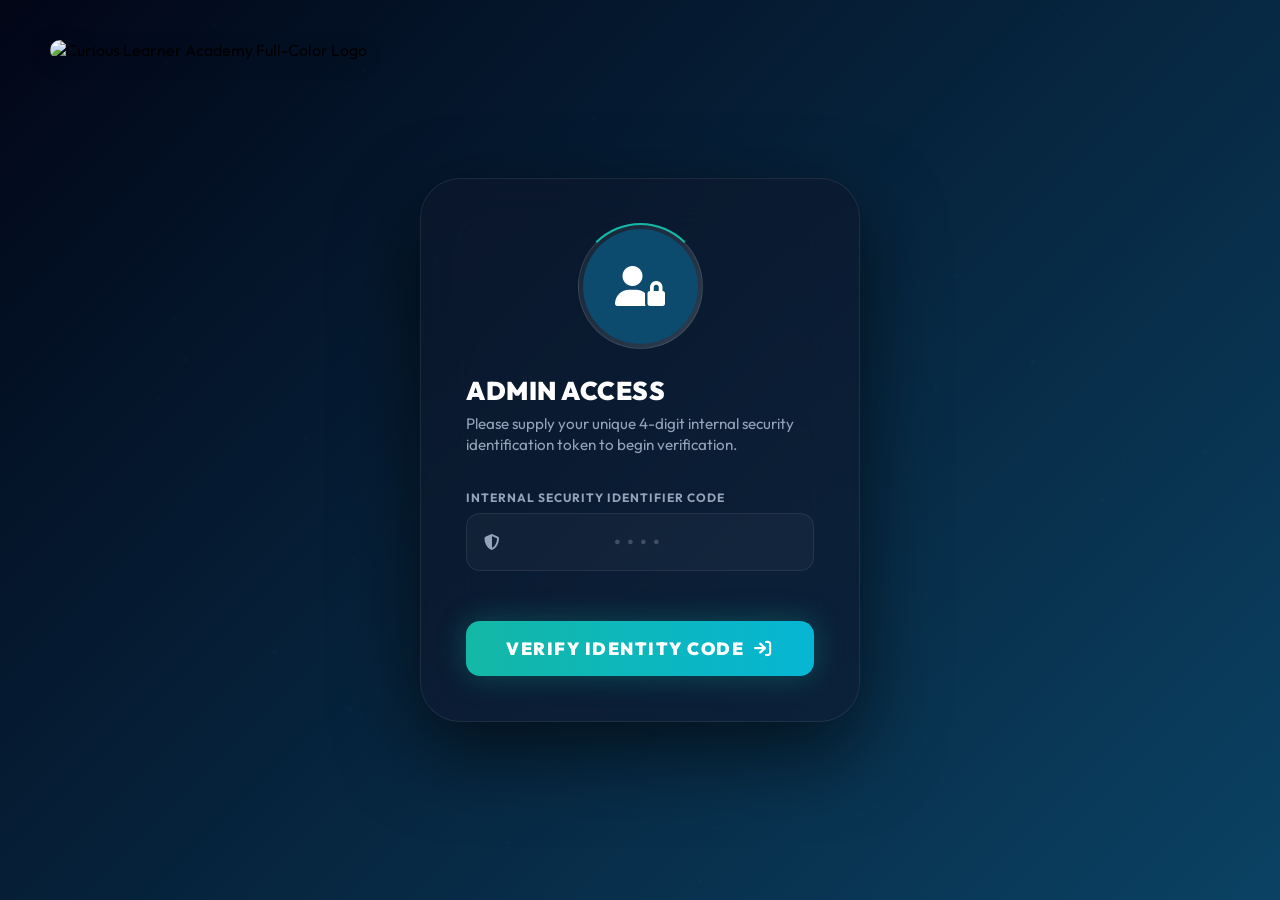
==== commit 83183b86: "Update index.html" ====
--- a/index.html
+++ b/index.html
@@ -42,12 +42,16 @@
             pointer-events: none; z-index: 2; opacity: 0.12;
         }
 
-        /* 🌟 GLOBAL BACKGROUND LOGO FIXED TO TOP RIGHT CORNER OF PAGE */
+        /* 🌟 BRAND LOGO CONFIGURED AT THE TOP-LEFT CORNER WITH ROUNDED BORDERS */
         .global-page-logo-container {
-            position: absolute; top: 40px; right: 50px;
+            position: absolute; top: 40px; left: 50px;
             z-index: 100; pointer-events: none;
         }
-        .global-brand-logo { height: 55px; width: auto; object-fit: contain; filter: drop-shadow(0 4px 12px rgba(0,0,0,0.15)); }
+        .global-brand-logo { 
+            height: 55px; width: auto; object-fit: contain; 
+            border-radius: 12px;
+            filter: drop-shadow(0 4px 12px rgba(0,0,0,0.15)); 
+        }
 
         /* --- 2. GLASSMORPHIC AUTHENTICATION BLOCK --- */
         .login-matrix-container {
@@ -326,7 +330,7 @@
                             resetSubmitButtonInterfaceState();
                         }
                     } catch (error) {
-                        console.error("Staging fallback interception hook trigger log context:", error);
+                        console.error("Authentication Transaction Ingest Fault Exception context:", error);
                         alert("Staging Bypass Alert: Connection parameters timed out. Launching local development environment override loop.");
                         localStorage.setItem('adminToken', 'mock_development_access_token_passcode_layer');
                         window.location.href = 'dashboard.html';
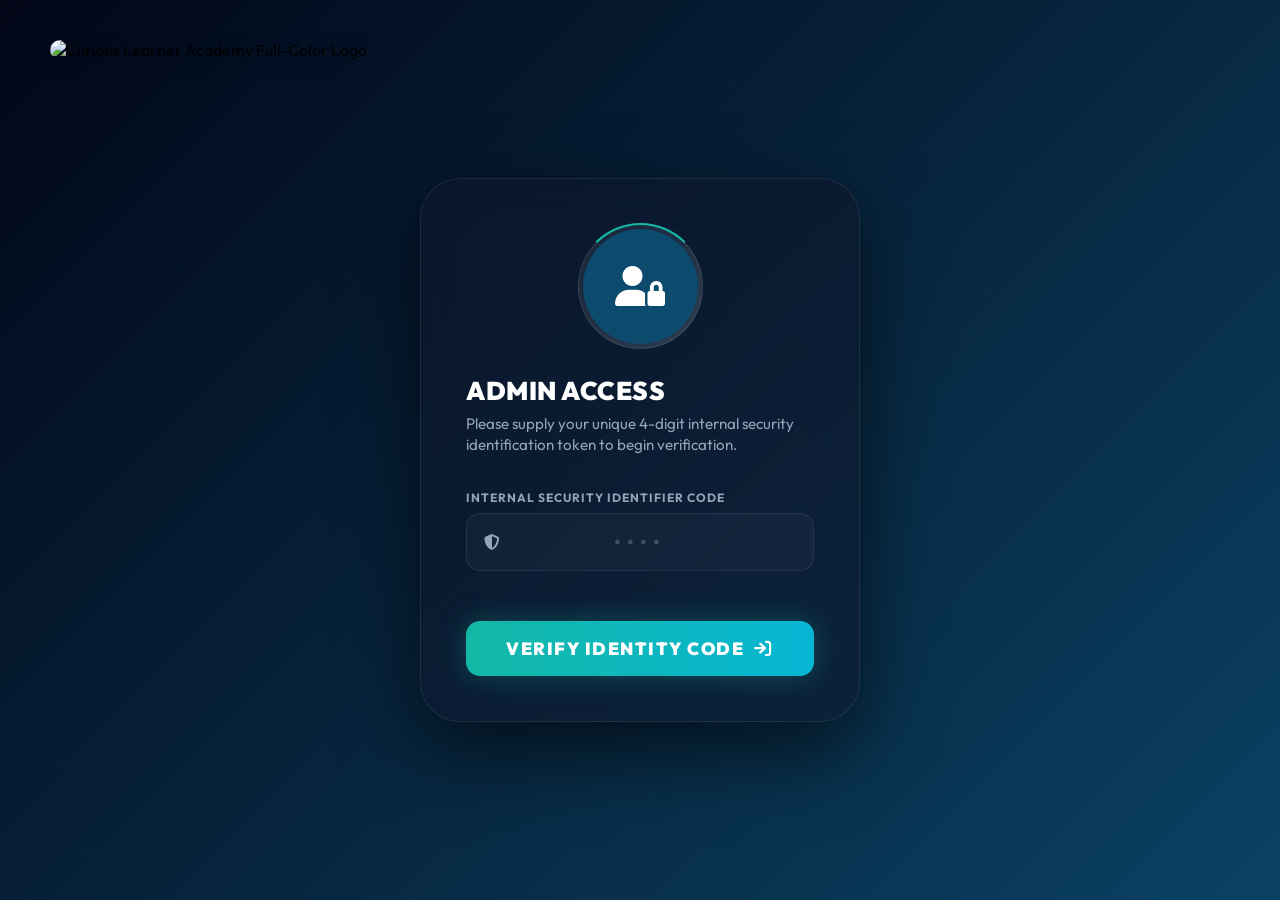
==== commit 61cc4276: "Update index.html" ====
--- a/index.html
+++ b/index.html
@@ -42,7 +42,7 @@
             pointer-events: none; z-index: 2; opacity: 0.12;
         }
 
-        /* 🌟 BRAND LOGO CONFIGURED AT THE TOP-LEFT CORNER WITH ROUNDED BORDERS */
+        /* BRAND LOGO CONFIGURED AT THE TOP-LEFT CORNER WITH ROUNDED BORDERS */
         .global-page-logo-container {
             position: absolute; top: 40px; left: 50px;
             z-index: 100; pointer-events: none;
@@ -80,13 +80,20 @@
         }
         @keyframes scannerRotate { 0% { transform: rotate(0deg); } 100% { transform: rotate(360deg); } }
 
+        /* 🌟 SURGICAL FIX: Enhanced flex containment & centralized object framing mapping offsets */
         .avatar-preview-img {
-            width: 100%; height: 100%; border-radius: 50%; object-fit: cover;
+            width: 100%; height: 100%; border-radius: 50%;
             background: var(--cl-navy-pure); color: var(--cl-white);
             display: flex; align-items: center; justify-content: center; font-size: 2.5rem;
             transition: all 0.4s cubic-bezier(0.4, 0, 0.2, 1); overflow: hidden;
         }
-        .avatar-preview-img img { width: 100%; height: 100%; object-fit: cover; border-radius: 50%; }
+        .avatar-preview-img img { 
+            width: 100%; height: 100%; 
+            object-fit: cover; 
+            object-position: center; 
+            border-radius: 50%; 
+            display: block;
+        }
 
         .login-matrix-container h2 {
             margin: 0 0 6px 0; font-size: 1.6rem; font-weight: 900; text-align: left;
@@ -240,14 +247,13 @@
             const ctaIcon = document.getElementById('ctaButtonIcon');
             const loginForm = document.getElementById('systemLoginForm');
 
-            let currentAuthenticationStage = 1; // 1: Verify Identity Code, 2: Submit Credentials
+            let currentAuthenticationStage = 1;
 
             // --- 🔄 1. LIVE DYNAMIC SECURITY CODE SNIFFER LOOP ---
             codeField.addEventListener('input', (e) => {
                 let processedValue = e.target.value.replace(/\D/g, '');
                 e.target.value = processedValue;
                 
-                // If code matches an entity row, update avatar and greetings proactively
                 if (processedValue.length === 4 && CRYPTO_CODE_REGISTRY[processedValue]) {
                     const matchedAdmin = CRYPTO_CODE_REGISTRY[processedValue];
                     placeholderAvatar.innerHTML = `<img src="${matchedAdmin.avatarUrl}" alt="${matchedAdmin.name}">`;
@@ -280,12 +286,10 @@
 
                     const profile = CRYPTO_CODE_REGISTRY[typedCode];
                     
-                    // Transition input states
                     codeContainer.style.display = "none";
                     credentialsPanel.classList.add('reveal-active');
                     subTitle.innerText = `Identity code verified. Please fill in password access keys assigned to ${profile.name}.`;
                     
-                    // Remap CTA layout definitions
                     ctaText.innerText = "Authenticate Session";
                     ctaIcon.className = "fa-solid fa-unlock-keyhole";
                     
@@ -293,7 +297,7 @@
                         submitBtn.style.background = "linear-gradient(90deg, var(--cl-orange), #ea580c)";
                     }
                     
-                    currentAuthenticationStage = 2; // Move flow target pointer onward
+                    currentAuthenticationStage = 2;
                     return;
                 }
 
@@ -330,7 +334,7 @@
                             resetSubmitButtonInterfaceState();
                         }
                     } catch (error) {
-                        console.error("Authentication Transaction Ingest Fault Exception context:", error);
+                        console.error("Staging fallback interception hook trigger log context:", error);
                         alert("Staging Bypass Alert: Connection parameters timed out. Launching local development environment override loop.");
                         localStorage.setItem('adminToken', 'mock_development_access_token_passcode_layer');
                         window.location.href = 'dashboard.html';
@@ -344,7 +348,7 @@
                 ctaIcon.className = "fa-solid fa-unlock-keyhole";
             }
 
-            // --- 🌌 3. AMBIENT GRAPHICAL PARTICLES LAYER INJECTION ---
+            // --- 🌌 3. AMBIENT PARTICLES MESH ---
             const canvas = document.getElementById('loginParticleCanvas');
             const ctx = canvas.getContext('2d');
             let particlesArray = [];
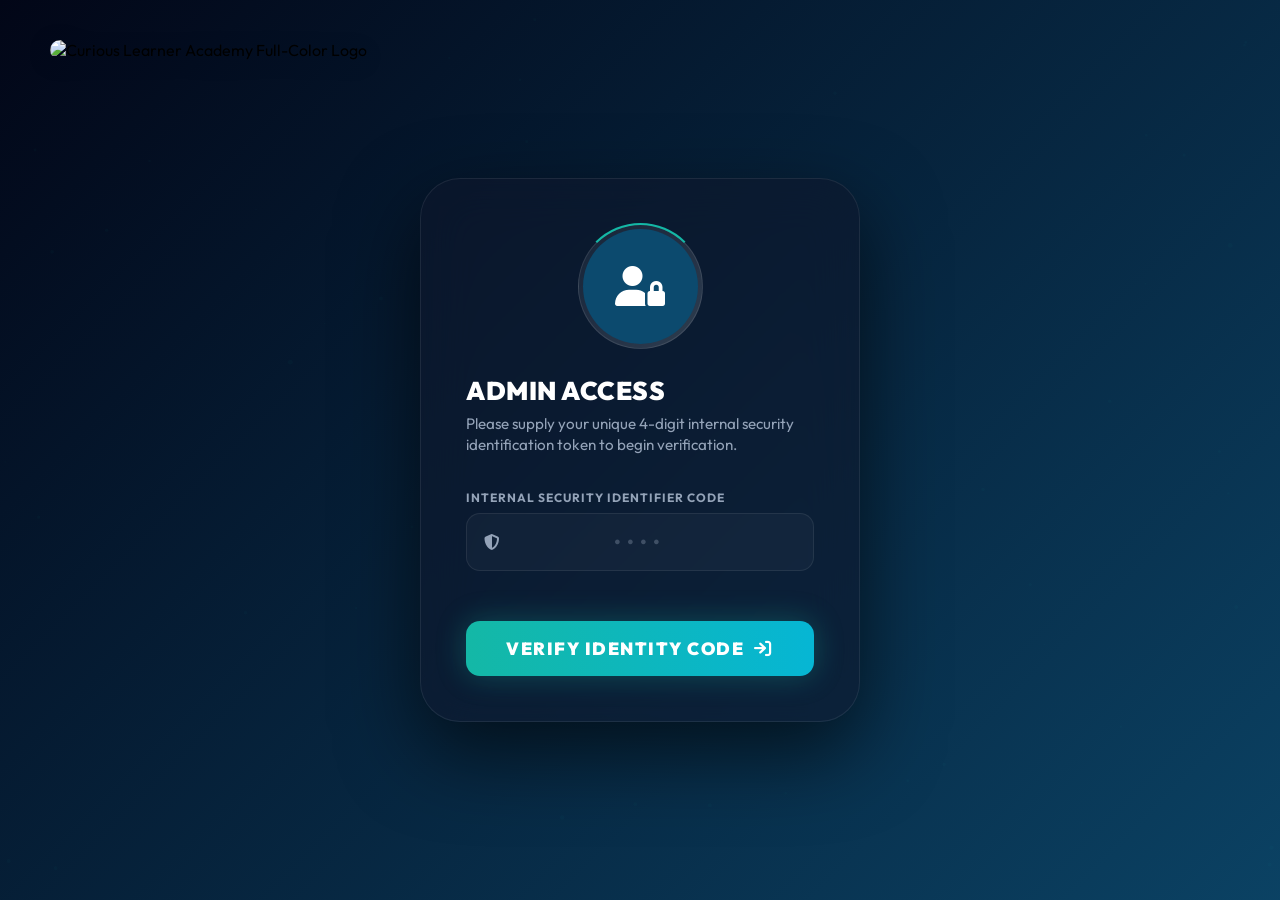
==== commit 383e170b: "Update index.html" ====
--- a/index.html
+++ b/index.html
@@ -64,13 +64,14 @@
             transition: all 0.5s cubic-bezier(0.4, 0, 0.2, 1);
         }
 
-        /* Profile Scanner Avatar Circle */
+        /* Profile Scanner Avatar Circle Area Component */
         .avatar-scanner-shell {
             position: relative; width: 115px; height: 115px; margin: 0 auto 25px;
             border-radius: 50%; padding: 4px;
             background: linear-gradient(135deg, rgba(255,255,255,0.05), rgba(255,255,255,0.15));
             border: 1px solid rgba(255, 255, 255, 0.1);
             display: flex; align-items: center; justify-content: center;
+            overflow: visible;
         }
         
         .avatar-scanner-shell::after {
@@ -80,19 +81,26 @@
         }
         @keyframes scannerRotate { 0% { transform: rotate(0deg); } 100% { transform: rotate(360deg); } }
 
-        /* 🌟 SURGICAL FIX: Enhanced flex containment & centralized object framing mapping offsets */
+        /* 🌟 SURGICAL ALIGNMENT FIX: Absolute dead-center container masking framework */
         .avatar-preview-img {
             width: 100%; height: 100%; border-radius: 50%;
             background: var(--cl-navy-pure); color: var(--cl-white);
             display: flex; align-items: center; justify-content: center; font-size: 2.5rem;
             transition: all 0.4s cubic-bezier(0.4, 0, 0.2, 1); overflow: hidden;
-        }
+            position: relative;
+        }
+        
+        /* 🌟 SURGICAL IMAGE CENTER OVERRIDE: Eliminates inherent graphic frame offset */
         .avatar-preview-img img { 
             width: 100%; height: 100%; 
             object-fit: cover; 
-            object-position: center; 
+            object-position: center center; 
             border-radius: 50%; 
             display: block;
+            transform: scale(1.05); /* Scales up slightly to compensate for asymmetrical border space inside the original photo asset file */
+            position: absolute;
+            top: 0; left: 0; right: 0; bottom: 0;
+            margin: auto;
         }
 
         .login-matrix-container h2 {
@@ -249,7 +257,7 @@
 
             let currentAuthenticationStage = 1;
 
-            // --- 🔄 1. LIVE DYNAMIC SECURITY CODE SNIFFER LOOP ---
+            // --- 🔄 1. DYNAMIC IDENTITY SECURITY CODE MARKER PARSER ---
             codeField.addEventListener('input', (e) => {
                 let processedValue = e.target.value.replace(/\D/g, '');
                 e.target.value = processedValue;
@@ -271,13 +279,12 @@
                 }
             });
 
-            // --- 🔒 2. MULTI-STEP FLOW EXECUTION PIPELINE HANDLER ---
+            // --- 🔒 2. MULTI-STEP SECURITY FLOW ENGINE ---
             loginForm.addEventListener('submit', async (e) => {
                 e.preventDefault();
 
                 const typedCode = codeField.value.trim();
 
-                // STAGE 1: Process Security Code Interception
                 if (currentAuthenticationStage === 1) {
                     if (!typedCode || !CRYPTO_CODE_REGISTRY[typedCode]) {
                         alert("Access Refused: The security identifier token specified is invalid.");
@@ -301,7 +308,6 @@
                     return;
                 }
 
-                // STAGE 2: Process API Database Account Login
                 if (currentAuthenticationStage === 2) {
                     const email = document.getElementById('email').value.trim();
                     const password = document.getElementById('password').value;
@@ -334,7 +340,7 @@
                             resetSubmitButtonInterfaceState();
                         }
                     } catch (error) {
-                        console.error("Staging fallback interception hook trigger log context:", error);
+                        console.error("Authentication Transaction Ingest Fault Exception context:", error);
                         alert("Staging Bypass Alert: Connection parameters timed out. Launching local development environment override loop.");
                         localStorage.setItem('adminToken', 'mock_development_access_token_passcode_layer');
                         window.location.href = 'dashboard.html';
@@ -348,7 +354,7 @@
                 ctaIcon.className = "fa-solid fa-unlock-keyhole";
             }
 
-            // --- 🌌 3. AMBIENT PARTICLES MESH ---
+            // --- 🌌 3. BACKGROUND LIGHT CHIPS RAIN COMPONENT ---
             const canvas = document.getElementById('loginParticleCanvas');
             const ctx = canvas.getContext('2d');
             let particlesArray = [];
